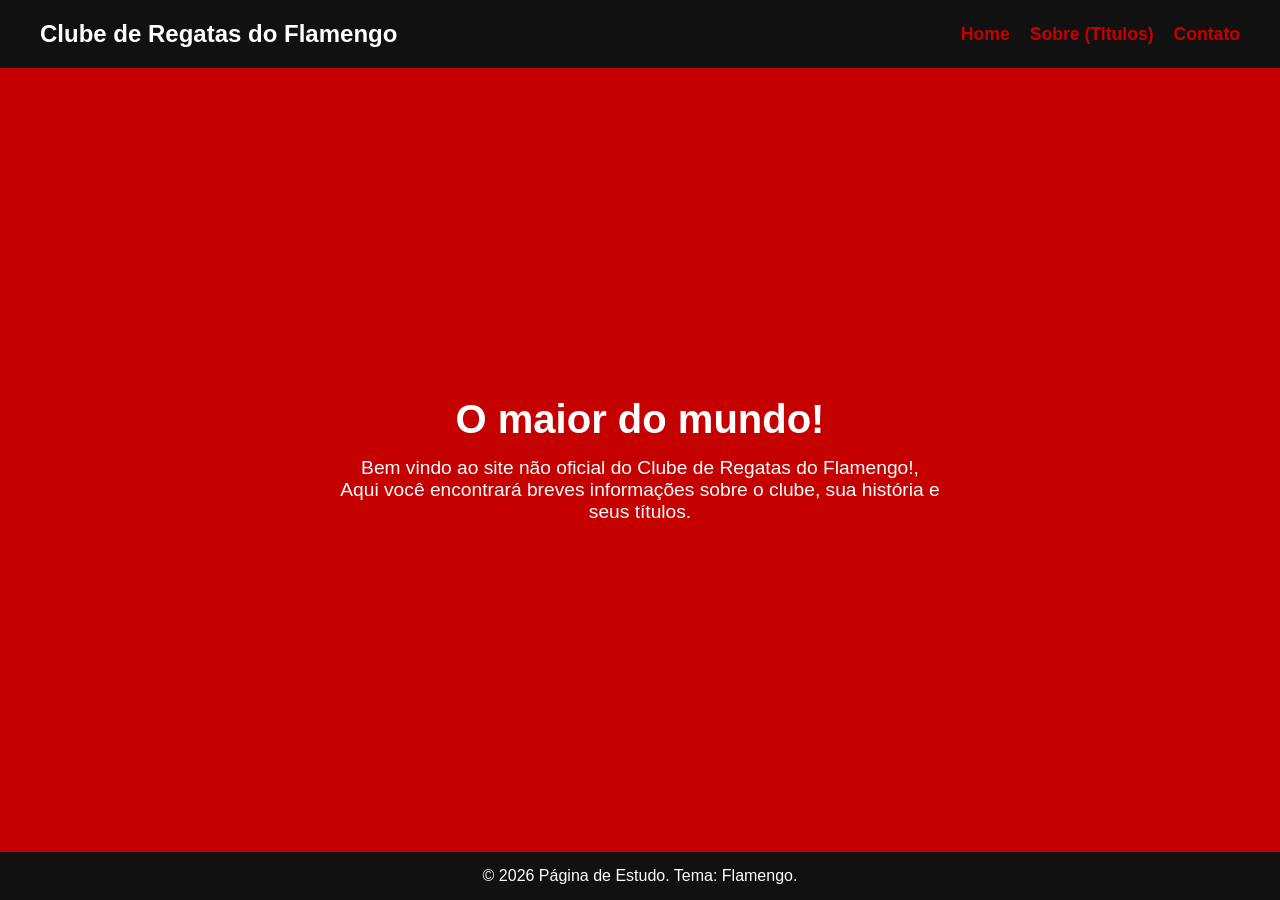
==== index.html @ 0c5016f5 "add" ====
<!doctype html>
<html lang="pt-BR">
<head>
    <meta charset="UTF-8">
    <meta name="viewport" content="width=device-width, initial-scale=1.0">
    <title>Flamengo - Home</title>
    <link rel="stylesheet" href="style.css">
</head>
<body>
    <header>
        <h1>Clube de Regatas do Flamengo</h1>
        <nav>
            <a href="index.html">Home</a>
            <a href="sobre.html">Sobre (Titulos)</a>
            <a href="contato.html">Contato</a>
        </nav>
    </header>
    <section class="hero">
        <h2>O maior do mundo!</h2>
        <p>Bem vindo ao site não oficial do Clube de Regatas do Flamengo!, Aqui você encontrará breves informações sobre o clube, sua história e seus títulos.</p>
    </section>
    <footer>
        <p>&copy; 2026 Página de Estudo. Tema: Flamengo.</p>
    </footer>
</body>
</html>
---- style.css ----
* {
    margin: 0;
    padding: 0;
    box-sizing: border-box;
    font-family: Arial, sans-serif;
}

body {
    background-color: #f4f4f4;
    color: #333;
    display: flex;
    flex-direction: column;
    min-height: 100vh;
}

header {
    display: flex;
    justify-content: space-between;
    align-items: center;
    background-color: #111111;
    padding: 20px 40px;
}

header h1 {
    color: #ffffff;
    font-size: 1.5rem;
}

nav {
    display: flex;
    gap: 20px;
}

nav a {
    text-decoration: none;
    color: #c50000;
    font-weight: bold;
    font-size: 1.1rem;
    transition: color 0.3s ease;
}

nav a:hover {
    color: #ffffff;
}

section {
    padding: 40px 20px;
    text-align: center;
    flex: 1; 
}

.hero {
    background-color: #c50000;
    color: #ffffff;
    display: flex;
    flex-direction: column;
    justify-content: center;
    align-items: center;
}

.hero h2 {
    font-size: 2.5rem;
    margin-bottom: 15px;
}

.hero p {
    font-size: 1.2rem;
    max-width: 600px;
}

.cards-container {
    display: flex;
    justify-content: center;
    flex-wrap: wrap;
    gap: 20px;
    margin-top: 30px;
}

.card {
    background-color: #ffffff;
    padding: 20px;
    width: 300px;
    border-radius: 8px;
    box-shadow: 0 4px 8px rgba(0,0,0,0.1);
    border-bottom: 5px solid #c50000;
    text-align: left;
}

.card h3 {
    color: #111111;
    margin-bottom: 10px;
    font-size: 1.2rem;
}

.card p {
    font-size: 0.95rem;
    line-height: 1.4;
}

form {
    display: flex;
    flex-direction: column;
    max-width: 500px;
    margin: 30px auto 0;
    gap: 15px;
    text-align: left;
    background-color: #ffffff;
    padding: 30px;
    border-radius: 8px;
    box-shadow: 0 4px 8px rgba(0,0,0,0.1);
}

label {
    font-weight: bold;
    color: #111111;
}

input, textarea {
    padding: 10px;
    border: 1px solid #ccc;
    border-radius: 4px;
    font-size: 1rem;
    width: 100%;
}

button {
    padding: 12px;
    background-color: #c50000;
    color: #ffffff;
    border: none;
    border-radius: 4px;
    font-weight: bold;
    font-size: 1.1rem;
    cursor: pointer;
    transition: background-color 0.3s ease;
}

button:hover {
    background-color: #111111;
}

footer {
    text-align: center;
    padding: 15px;
    background-color: #111111;
    color: #ffffff;
}
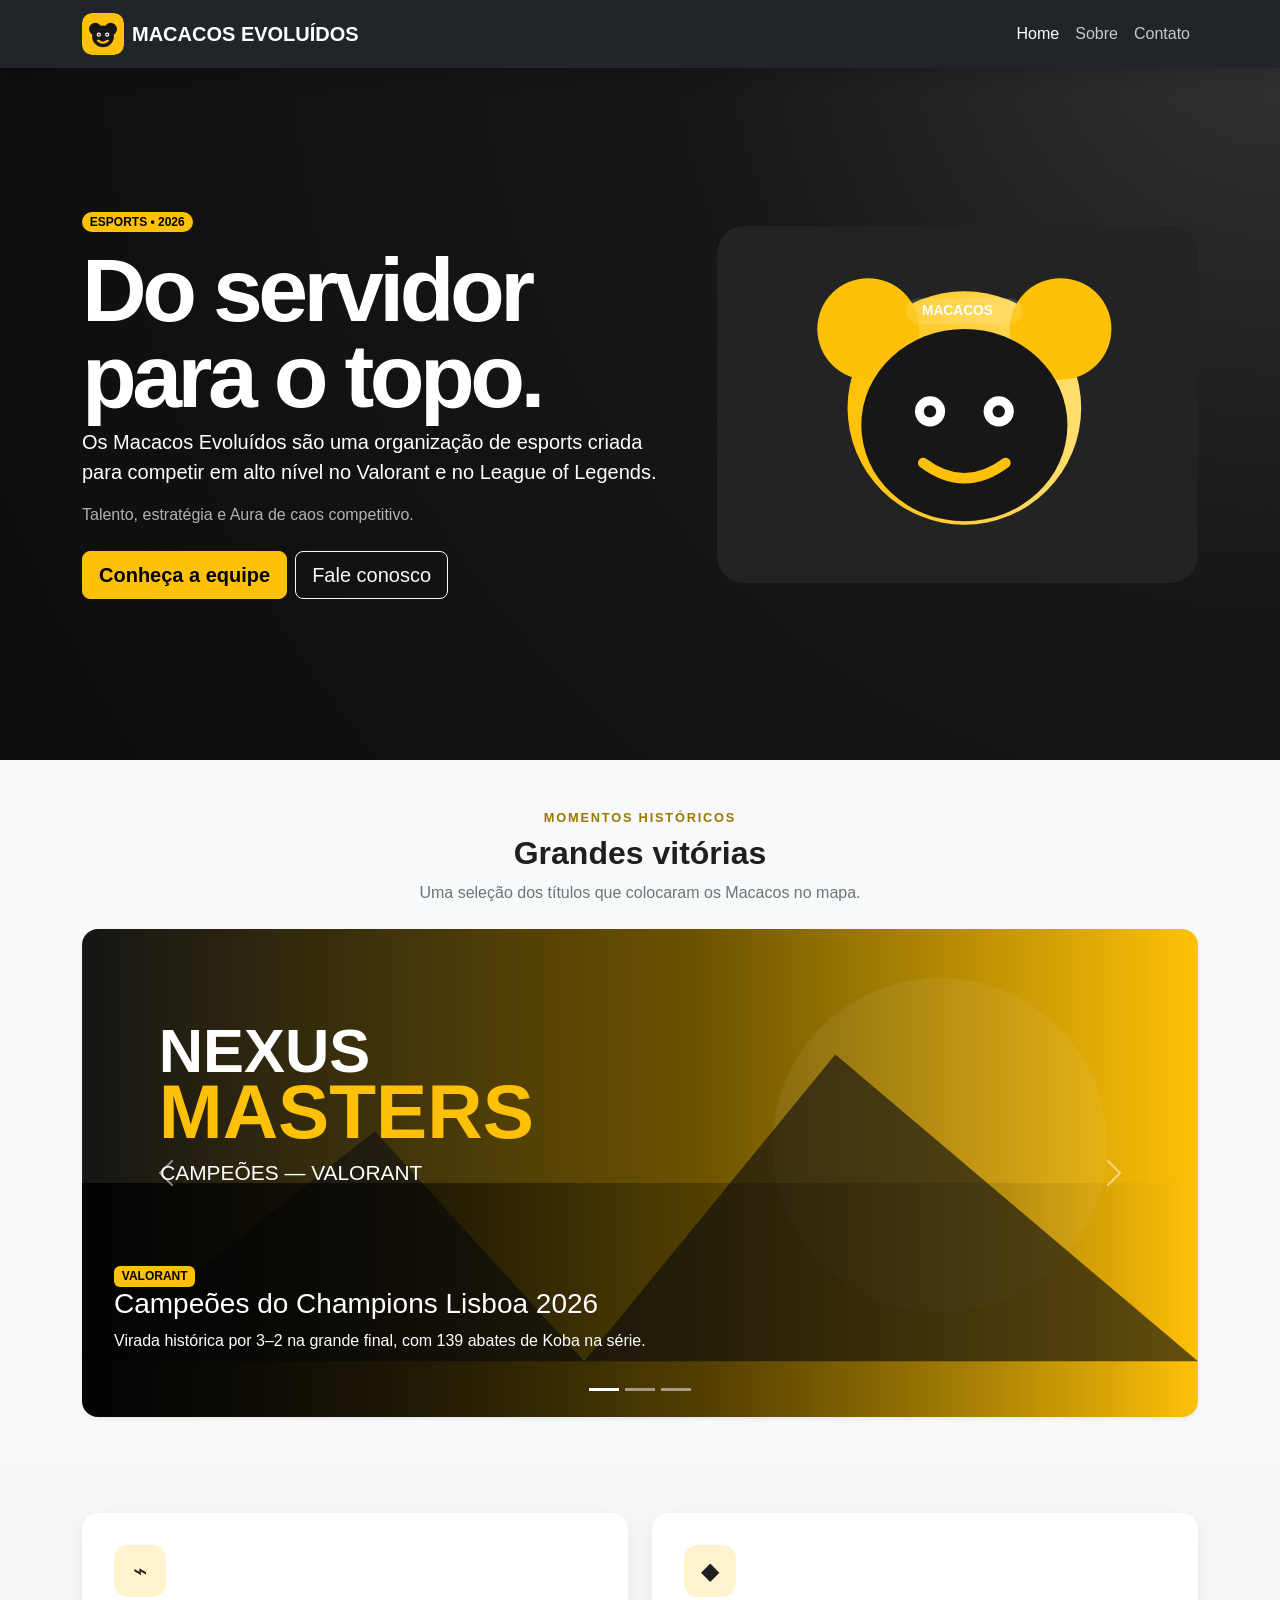
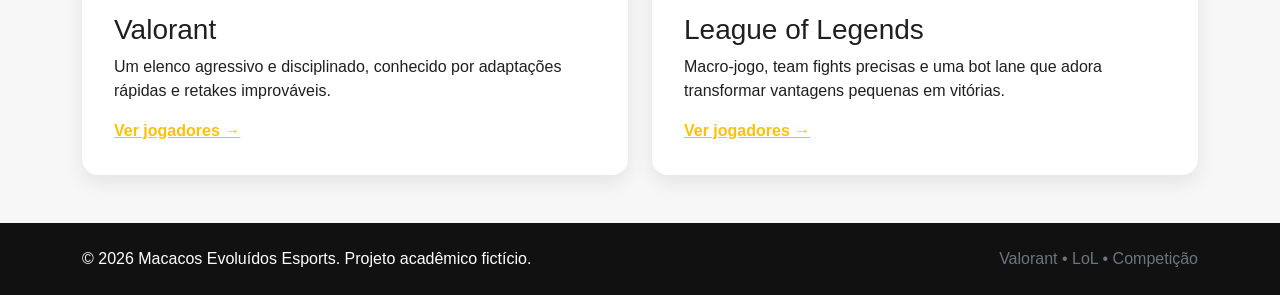
==== commit 0310436b: "Add files via upload" ====
--- a/index.html
+++ b/index.html
@@ -1,26 +1,139 @@
-<!doctype html>
-<html lang="pt-BR">
-<head>
-    <meta charset="UTF-8">
-    <meta name="viewport" content="width=device-width, initial-scale=1.0">
-    <title>Flamengo - Home</title>
-    <link rel="stylesheet" href="style.css">
-</head>
-<body>
-    <header>
-        <h1>Clube de Regatas do Flamengo</h1>
-        <nav>
-            <a href="index.html">Home</a>
-            <a href="sobre.html">Sobre (Titulos)</a>
-            <a href="contato.html">Contato</a>
-        </nav>
-    </header>
-    <section class="hero">
-        <h2>O maior do mundo!</h2>
-        <p>Bem vindo ao site não oficial do Clube de Regatas do Flamengo!, Aqui você encontrará breves informações sobre o clube, sua história e seus títulos.</p>
-    </section>
-    <footer>
-        <p>&copy; 2026 Página de Estudo. Tema: Flamengo.</p>
-    </footer>
-</body>
-</html>+<!DOCTYPE html>
+<html lang="pt-BR">
+<head>
+    <meta charset="UTF-8">
+    <meta name="viewport" content="width=device-width, initial-scale=1.0">
+    <meta name="description" content="Macacos Evoluídos Esports - equipe de Valorant e League of Legends.">
+    <title>Macacos Evoluídos | Esports</title>
+    <link href="https://cdn.jsdelivr.net/npm/bootstrap@5.3.3/dist/css/bootstrap.min.css" rel="stylesheet">
+    <link rel="stylesheet" href="css/style.css">
+</head>
+<body>
+    <header>
+        <nav class="navbar navbar-expand-lg navbar-dark navbar-me bg-dark fixed-top">
+            <div class="container">
+                <a class="navbar-brand fw-bold d-flex align-items-center gap-2" href="index.html">
+                    <img src="images/logo.svg" alt="Logo Macacos Evoluídos" width="42" height="42">
+                    MACACOS EVOLUÍDOS
+                </a>
+                <button class="navbar-toggler" type="button" data-bs-toggle="collapse" data-bs-target="#menuPrincipal" aria-controls="menuPrincipal" aria-expanded="false" aria-label="Abrir menu">
+                    <span class="navbar-toggler-icon"></span>
+                </button>
+                <div class="collapse navbar-collapse" id="menuPrincipal">
+                    <ul class="navbar-nav ms-auto align-items-lg-center">
+                        <li class="nav-item"><a class="nav-link active" href="index.html">Home</a></li>
+                        <li class="nav-item"><a class="nav-link" href="sobre.html">Sobre</a></li>
+                        <li class="nav-item"><a class="nav-link" href="contato.html">Contato</a></li>
+                    </ul>
+                </div>
+            </div>
+        </nav>
+    </header>
+
+    <main>
+        <section class="hero-section">
+            <div class="container">
+                <div class="hero-content">
+                    <div class="hero-text">
+                        <span class="badge rounded-pill text-bg-warning mb-3">ESPORTS • 2026</span>
+                        <h1>Do servidor para o topo.</h1>
+                        <p class="lead">Os Macacos Evoluídos são uma organização de esports criada para competir em alto nível no <strong>Valorant</strong> e no <strong>League of Legends</strong>.</p>
+                        <p class="hero-subtext">Talento, estratégia e Aura de caos competitivo.</p>
+                        <div class="d-flex flex-wrap gap-2 mt-4">
+                            <a href="sobre.html" class="btn btn-warning btn-lg fw-bold">Conheça a equipe</a>
+                            <a href="contato.html" class="btn btn-outline-light btn-lg">Fale conosco</a>
+                        </div>
+                    </div>
+                    <div class="hero-art" aria-label="Ilustração da equipe">
+                        <img src="images/hero-monkey.svg" alt="Ilustração estilizada de um macaco gamer">
+                    </div>
+                </div>
+            </div>
+        </section>
+
+        <section class="py-5 bg-light" id="destaques">
+            <div class="container">
+                <div class="text-center mb-4">
+                    <p class="section-kicker">MOMENTOS HISTÓRICOS</p>
+                    <h2 class="fw-bold">Grandes vitórias</h2>
+                    <p class="text-secondary">Uma seleção dos títulos que colocaram os Macacos no mapa.</p>
+                </div>
+
+                <div id="carrosselVitorias" class="carousel slide shadow-sm rounded-4 overflow-hidden" data-bs-ride="carousel">
+                    <div class="carousel-indicators">
+                        <button type="button" data-bs-target="#carrosselVitorias" data-bs-slide-to="0" class="active" aria-current="true" aria-label="Vitória 1"></button>
+                        <button type="button" data-bs-target="#carrosselVitorias" data-bs-slide-to="1" aria-label="Vitória 2"></button>
+                        <button type="button" data-bs-target="#carrosselVitorias" data-bs-slide-to="2" aria-label="Vitória 3"></button>
+                    </div>
+                    <div class="carousel-inner">
+                        <div class="carousel-item active">
+                            <img src="images/carousel-valorant.svg" class="d-block w-100" alt="Arte da campanha vitoriosa de Valorant">
+                            <div class="carousel-caption d-block text-start">
+                                <span class="badge text-bg-warning">VALORANT</span>
+                                <h3>Campeões do Champions Lisboa 2026</h3>
+                                <p>Virada histórica por 3–2 na grande final, com 139 abates de Koba na série.</p>
+                            </div>
+                        </div>
+                        <div class="carousel-item">
+                            <img src="images/carousel-lol.svg" class="d-block w-100" alt="Arte da campanha vitoriosa de League of Legends">
+                            <div class="carousel-caption d-block text-start">
+                                <span class="badge text-bg-warning">LEAGUE OF LEGENDS</span>
+                                <h3>Campeões do MSI 2026</h3>
+                                <p>Uma final dominante por 3–1 colocou a line-up de LoL como campeã da temporada.</p>
+                            </div>
+                        </div>
+                        <div class="carousel-item">
+                            <img src="images/carousel-dupla.svg" class="d-block w-100" alt="Arte dos dois elencos da organização">
+                            <div class="carousel-caption d-block text-start">
+                                <span class="badge text-bg-warning">ORGANIZAÇÃO</span>
+                                <h3>Dupla coroa dos Macacos</h3>
+                                <p>Na nossa história, 2026 ficou marcado por duas finais e dois troféus levantados.</p>
+                            </div>
+                        </div>
+                    </div>
+                    <button class="carousel-control-prev" type="button" data-bs-target="#carrosselVitorias" data-bs-slide="prev">
+                        <span class="carousel-control-prev-icon" aria-hidden="true"></span>
+                        <span class="visually-hidden">Anterior</span>
+                    </button>
+                    <button class="carousel-control-next" type="button" data-bs-target="#carrosselVitorias" data-bs-slide="next">
+                        <span class="carousel-control-next-icon" aria-hidden="true"></span>
+                        <span class="visually-hidden">Próximo</span>
+                    </button>
+                </div>
+            </div>
+        </section>
+
+        <section class="py-5">
+            <div class="container">
+                <div class="row g-4">
+                    <article class="col-md-6">
+                        <div class="info-panel h-100">
+                            <div class="icon-box">⌁</div>
+                            <h3>Valorant</h3>
+                            <p>Um elenco agressivo e disciplinado, conhecido por adaptações rápidas e retakes improváveis.</p>
+                            <a href="sobre.html#valorant" class="link-warning fw-bold">Ver jogadores →</a>
+                        </div>
+                    </article>
+                    <article class="col-md-6">
+                        <div class="info-panel h-100">
+                            <div class="icon-box">◆</div>
+                            <h3>League of Legends</h3>
+                            <p>Macro-jogo, team fights precisas e uma bot lane que adora transformar vantagens pequenas em vitórias.</p>
+                            <a href="sobre.html#lol" class="link-warning fw-bold">Ver jogadores →</a>
+                        </div>
+                    </article>
+                </div>
+            </div>
+        </section>
+    </main>
+
+    <footer class="footer-dark py-4">
+        <div class="container d-flex flex-column flex-md-row justify-content-between align-items-center gap-2">
+            <p class="mb-0">© 2026 Macacos Evoluídos Esports. Projeto acadêmico fictício.</p>
+            <p class="mb-0 text-secondary">Valorant • LoL • Competição</p>
+        </div>
+    </footer>
+
+    <script src="https://cdn.jsdelivr.net/npm/bootstrap@5.3.3/dist/js/bootstrap.bundle.min.js"></script>
+</body>
+</html>
--- a/css/style.css
+++ b/css/style.css
@@ -0,0 +1,136 @@
+:root {
+    --me-yellow: #ffc107;
+    --me-dark: #121212;
+    --me-dark-2: #1c1c1c;
+    --me-gray: #6c757d;
+    --me-bg: #f7f7f7;
+}
+
+html { scroll-behavior: smooth; }
+body {
+    font-family: Arial, Helvetica, sans-serif;
+    background: var(--me-bg);
+    color: #1f1f1f;
+}
+
+.navbar-me {
+    box-shadow: 0 4px 18px rgba(0, 0, 0, .18);
+}
+.navbar-brand img { border-radius: 10px; }
+.navbar .nav-link { color: rgba(255,255,255,.75); }
+.navbar .nav-link:hover,
+.navbar .nav-link.active { color: #fff; }
+
+main { min-height: 70vh; }
+.page-main { padding-top: 76px; }
+
+.hero-section {
+    padding: 9rem 0 6rem;
+    background: radial-gradient(circle at top right, #333 0, #171717 40%, #0d0d0d 100%);
+    color: #fff;
+    overflow: hidden;
+}
+.hero-content {
+    display: flex;
+    align-items: center;
+    justify-content: space-between;
+    gap: 3rem;
+    min-height: 520px;
+}
+.hero-text { flex: 1 1 55%; }
+.hero-text h1 {
+    font-size: clamp(2.8rem, 7vw, 5.6rem);
+    line-height: .95;
+    font-weight: 900;
+    letter-spacing: -0.05em;
+}
+.hero-subtext { color: rgba(255,255,255,.68); }
+.hero-art { flex: 1 1 45%; text-align: center; }
+.hero-art img { width: min(100%, 520px); animation: float 4s ease-in-out infinite; }
+
+@keyframes float {
+    0%, 100% { transform: translateY(0); }
+    50% { transform: translateY(-10px); }
+}
+
+.section-kicker {
+    color: #9b7600;
+    font-weight: 800;
+    letter-spacing: .14em;
+    font-size: .8rem;
+    margin-bottom: .45rem;
+}
+
+.carousel-caption {
+    background: linear-gradient(90deg, rgba(0,0,0,.88), rgba(0,0,0,.28), transparent);
+    left: 0;
+    right: 0;
+    bottom: 0;
+    padding: 5rem 2rem 3rem;
+}
+.carousel-item img { min-height: 340px; object-fit: cover; }
+
+.info-panel,
+.contact-side {
+    background: #fff;
+    border-radius: 1rem;
+    padding: 2rem;
+    box-shadow: 0 .5rem 1.2rem rgba(0,0,0,.08);
+}
+.icon-box {
+    width: 52px;
+    height: 52px;
+    display: grid;
+    place-items: center;
+    border-radius: 14px;
+    background: #fff3cd;
+    font-size: 1.5rem;
+    margin-bottom: 1rem;
+}
+
+.page-heading {
+    background: linear-gradient(180deg, #fff, #f1f1f1);
+    border-bottom: 1px solid #e8e8e8;
+}
+
+.reason-card,
+.player-card {
+    transition: transform .2s ease, box-shadow .2s ease;
+}
+.reason-card:hover,
+.player-card:hover { transform: translateY(-5px); box-shadow: 0 1rem 2rem rgba(0,0,0,.12) !important; }
+.reason-number {
+    display: inline-block;
+    font-size: .8rem;
+    font-weight: 900;
+    letter-spacing: .08em;
+    background: #212529;
+    color: #fff;
+    border-radius: 999px;
+    padding: .35rem .65rem;
+}
+.player-card img { height: 190px; object-fit: cover; background: #ededed; }
+
+.contact-item {
+    display: flex;
+    flex-direction: column;
+    gap: .2rem;
+    padding: 1rem 0;
+    border-bottom: 1px solid #ececec;
+}
+.contact-item:last-child { border-bottom: 0; }
+
+.footer-dark { background: #111; color: #fff; }
+
+@media (max-width: 991.98px) {
+    .hero-content { flex-direction: column; text-align: center; min-height: auto; }
+    .hero-text .d-flex { justify-content: center; }
+    .hero-art { width: min(100%, 520px); }
+}
+
+@media (max-width: 575.98px) {
+    .hero-section { padding-top: 7rem; }
+    .hero-text h1 { font-size: 3.2rem; }
+    .carousel-caption { padding: 3rem 1rem 1.5rem; }
+    .carousel-caption h3 { font-size: 1.25rem; }
+}
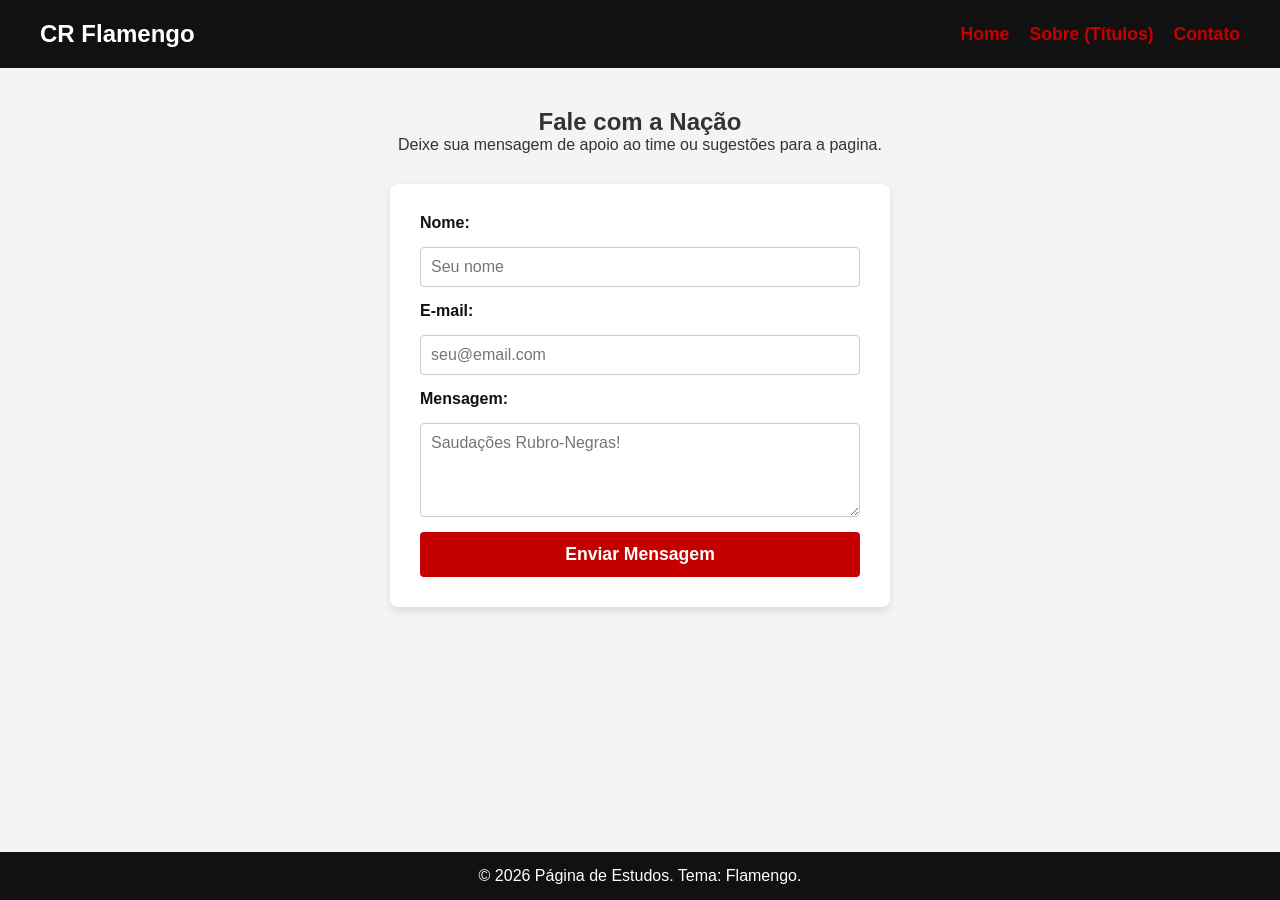
==== commit 5974cf4d: "Change branding to Flamengo and add contact form Updated the website to reflect Flamengo branding an" ====
--- a/index.html
+++ b/index.html
@@ -3,137 +3,33 @@
 <head>
     <meta charset="UTF-8">
     <meta name="viewport" content="width=device-width, initial-scale=1.0">
-    <meta name="description" content="Macacos Evoluídos Esports - equipe de Valorant e League of Legends.">
-    <title>Macacos Evoluídos | Esports</title>
-    <link href="https://cdn.jsdelivr.net/npm/bootstrap@5.3.3/dist/css/bootstrap.min.css" rel="stylesheet">
-    <link rel="stylesheet" href="css/style.css">
+    <title>Flamengo - Contato</title>
+    <link rel="stylesheet" href="style.css">
 </head>
 <body>
     <header>
-        <nav class="navbar navbar-expand-lg navbar-dark navbar-me bg-dark fixed-top">
-            <div class="container">
-                <a class="navbar-brand fw-bold d-flex align-items-center gap-2" href="index.html">
-                    <img src="images/logo.svg" alt="Logo Macacos Evoluídos" width="42" height="42">
-                    MACACOS EVOLUÍDOS
-                </a>
-                <button class="navbar-toggler" type="button" data-bs-toggle="collapse" data-bs-target="#menuPrincipal" aria-controls="menuPrincipal" aria-expanded="false" aria-label="Abrir menu">
-                    <span class="navbar-toggler-icon"></span>
-                </button>
-                <div class="collapse navbar-collapse" id="menuPrincipal">
-                    <ul class="navbar-nav ms-auto align-items-lg-center">
-                        <li class="nav-item"><a class="nav-link active" href="index.html">Home</a></li>
-                        <li class="nav-item"><a class="nav-link" href="sobre.html">Sobre</a></li>
-                        <li class="nav-item"><a class="nav-link" href="contato.html">Contato</a></li>
-                    </ul>
-                </div>
-            </div>
+        <h1>CR Flamengo</h1>
+        <nav>
+            <a href="index.html">Home</a>
+            <a href="sobre.html">Sobre (Títulos)</a>
+            <a href="contato.html">Contato</a>
         </nav>
     </header>
-
-    <main>
-        <section class="hero-section">
-            <div class="container">
-                <div class="hero-content">
-                    <div class="hero-text">
-                        <span class="badge rounded-pill text-bg-warning mb-3">ESPORTS • 2026</span>
-                        <h1>Do servidor para o topo.</h1>
-                        <p class="lead">Os Macacos Evoluídos são uma organização de esports criada para competir em alto nível no <strong>Valorant</strong> e no <strong>League of Legends</strong>.</p>
-                        <p class="hero-subtext">Talento, estratégia e Aura de caos competitivo.</p>
-                        <div class="d-flex flex-wrap gap-2 mt-4">
-                            <a href="sobre.html" class="btn btn-warning btn-lg fw-bold">Conheça a equipe</a>
-                            <a href="contato.html" class="btn btn-outline-light btn-lg">Fale conosco</a>
-                        </div>
-                    </div>
-                    <div class="hero-art" aria-label="Ilustração da equipe">
-                        <img src="images/hero-monkey.svg" alt="Ilustração estilizada de um macaco gamer">
-                    </div>
-                </div>
-            </div>
-        </section>
-
-        <section class="py-5 bg-light" id="destaques">
-            <div class="container">
-                <div class="text-center mb-4">
-                    <p class="section-kicker">MOMENTOS HISTÓRICOS</p>
-                    <h2 class="fw-bold">Grandes vitórias</h2>
-                    <p class="text-secondary">Uma seleção dos títulos que colocaram os Macacos no mapa.</p>
-                </div>
-
-                <div id="carrosselVitorias" class="carousel slide shadow-sm rounded-4 overflow-hidden" data-bs-ride="carousel">
-                    <div class="carousel-indicators">
-                        <button type="button" data-bs-target="#carrosselVitorias" data-bs-slide-to="0" class="active" aria-current="true" aria-label="Vitória 1"></button>
-                        <button type="button" data-bs-target="#carrosselVitorias" data-bs-slide-to="1" aria-label="Vitória 2"></button>
-                        <button type="button" data-bs-target="#carrosselVitorias" data-bs-slide-to="2" aria-label="Vitória 3"></button>
-                    </div>
-                    <div class="carousel-inner">
-                        <div class="carousel-item active">
-                            <img src="images/carousel-valorant.svg" class="d-block w-100" alt="Arte da campanha vitoriosa de Valorant">
-                            <div class="carousel-caption d-block text-start">
-                                <span class="badge text-bg-warning">VALORANT</span>
-                                <h3>Campeões do Champions Lisboa 2026</h3>
-                                <p>Virada histórica por 3–2 na grande final, com 139 abates de Koba na série.</p>
-                            </div>
-                        </div>
-                        <div class="carousel-item">
-                            <img src="images/carousel-lol.svg" class="d-block w-100" alt="Arte da campanha vitoriosa de League of Legends">
-                            <div class="carousel-caption d-block text-start">
-                                <span class="badge text-bg-warning">LEAGUE OF LEGENDS</span>
-                                <h3>Campeões do MSI 2026</h3>
-                                <p>Uma final dominante por 3–1 colocou a line-up de LoL como campeã da temporada.</p>
-                            </div>
-                        </div>
-                        <div class="carousel-item">
-                            <img src="images/carousel-dupla.svg" class="d-block w-100" alt="Arte dos dois elencos da organização">
-                            <div class="carousel-caption d-block text-start">
-                                <span class="badge text-bg-warning">ORGANIZAÇÃO</span>
-                                <h3>Dupla coroa dos Macacos</h3>
-                                <p>Na nossa história, 2026 ficou marcado por duas finais e dois troféus levantados.</p>
-                            </div>
-                        </div>
-                    </div>
-                    <button class="carousel-control-prev" type="button" data-bs-target="#carrosselVitorias" data-bs-slide="prev">
-                        <span class="carousel-control-prev-icon" aria-hidden="true"></span>
-                        <span class="visually-hidden">Anterior</span>
-                    </button>
-                    <button class="carousel-control-next" type="button" data-bs-target="#carrosselVitorias" data-bs-slide="next">
-                        <span class="carousel-control-next-icon" aria-hidden="true"></span>
-                        <span class="visually-hidden">Próximo</span>
-                    </button>
-                </div>
-            </div>
-        </section>
-
-        <section class="py-5">
-            <div class="container">
-                <div class="row g-4">
-                    <article class="col-md-6">
-                        <div class="info-panel h-100">
-                            <div class="icon-box">⌁</div>
-                            <h3>Valorant</h3>
-                            <p>Um elenco agressivo e disciplinado, conhecido por adaptações rápidas e retakes improváveis.</p>
-                            <a href="sobre.html#valorant" class="link-warning fw-bold">Ver jogadores →</a>
-                        </div>
-                    </article>
-                    <article class="col-md-6">
-                        <div class="info-panel h-100">
-                            <div class="icon-box">◆</div>
-                            <h3>League of Legends</h3>
-                            <p>Macro-jogo, team fights precisas e uma bot lane que adora transformar vantagens pequenas em vitórias.</p>
-                            <a href="sobre.html#lol" class="link-warning fw-bold">Ver jogadores →</a>
-                        </div>
-                    </article>
-                </div>
-            </div>
-        </section>
-    </main>
-
-    <footer class="footer-dark py-4">
-        <div class="container d-flex flex-column flex-md-row justify-content-between align-items-center gap-2">
-            <p class="mb-0">© 2026 Macacos Evoluídos Esports. Projeto acadêmico fictício.</p>
-            <p class="mb-0 text-secondary">Valorant • LoL • Competição</p>
-        </div>
+    <section>
+        <h2>Fale com a Nação</h2>
+        <p>Deixe sua mensagem de apoio ao time ou sugestões para a pagina.</p>
+        <form action="#" method="post">
+            <label for="nome">Nome:</label>
+            <input type="text" id="nome" name="nome" required placeholder="Seu nome">
+            <label for="email">E-mail:</label>
+            <input type="email" id="email" name="email" required placeholder="seu@email.com">
+            <label for="mensagem">Mensagem:</label>
+            <textarea id="mensagem" name="mensagem" rows="4" required placeholder="Saudações Rubro-Negras!"></textarea>
+            <button type="submit">Enviar Mensagem</button>
+        </form>
+    </section>
+    <footer>
+        <p>&copy; 2026 Página de Estudos. Tema: Flamengo.</p>
     </footer>
-
-    <script src="https://cdn.jsdelivr.net/npm/bootstrap@5.3.3/dist/js/bootstrap.bundle.min.js"></script>
 </body>
 </html>
--- a/style.css
+++ b/style.css
@@ -0,0 +1,147 @@
+* {
+    margin: 0;
+    padding: 0;
+    box-sizing: border-box;
+    font-family: Arial, sans-serif;
+}
+
+body {
+    background-color: #f4f4f4;
+    color: #333;
+    display: flex;
+    flex-direction: column;
+    min-height: 100vh;
+}
+
+header {
+    display: flex;
+    justify-content: space-between;
+    align-items: center;
+    background-color: #111111;
+    padding: 20px 40px;
+}
+
+header h1 {
+    color: #ffffff;
+    font-size: 1.5rem;
+}
+
+nav {
+    display: flex;
+    gap: 20px;
+}
+
+nav a {
+    text-decoration: none;
+    color: #c50000;
+    font-weight: bold;
+    font-size: 1.1rem;
+    transition: color 0.3s ease;
+}
+
+nav a:hover {
+    color: #ffffff;
+}
+
+section {
+    padding: 40px 20px;
+    text-align: center;
+    flex: 1; 
+}
+
+.hero {
+    background-color: #c50000;
+    color: #ffffff;
+    display: flex;
+    flex-direction: column;
+    justify-content: center;
+    align-items: center;
+}
+
+.hero h2 {
+    font-size: 2.5rem;
+    margin-bottom: 15px;
+}
+
+.hero p {
+    font-size: 1.2rem;
+    max-width: 600px;
+}
+
+.cards-container {
+    display: flex;
+    justify-content: center;
+    flex-wrap: wrap;
+    gap: 20px;
+    margin-top: 30px;
+}
+
+.card {
+    background-color: #ffffff;
+    padding: 20px;
+    width: 300px;
+    border-radius: 8px;
+    box-shadow: 0 4px 8px rgba(0,0,0,0.1);
+    border-bottom: 5px solid #c50000;
+    text-align: left;
+}
+
+.card h3 {
+    color: #111111;
+    margin-bottom: 10px;
+    font-size: 1.2rem;
+}
+
+.card p {
+    font-size: 0.95rem;
+    line-height: 1.4;
+}
+
+form {
+    display: flex;
+    flex-direction: column;
+    max-width: 500px;
+    margin: 30px auto 0;
+    gap: 15px;
+    text-align: left;
+    background-color: #ffffff;
+    padding: 30px;
+    border-radius: 8px;
+    box-shadow: 0 4px 8px rgba(0,0,0,0.1);
+}
+
+label {
+    font-weight: bold;
+    color: #111111;
+}
+
+input, textarea {
+    padding: 10px;
+    border: 1px solid #ccc;
+    border-radius: 4px;
+    font-size: 1rem;
+    width: 100%;
+}
+
+button {
+    padding: 12px;
+    background-color: #c50000;
+    color: #ffffff;
+    border: none;
+    border-radius: 4px;
+    font-weight: bold;
+    font-size: 1.1rem;
+    cursor: pointer;
+    transition: background-color 0.3s ease;
+}
+
+button:hover {
+    background-color: #111111;
+}
+
+footer {
+    text-align: center;
+    padding: 15px;
+    background-color: #111111;
+    color: #ffffff;
+}
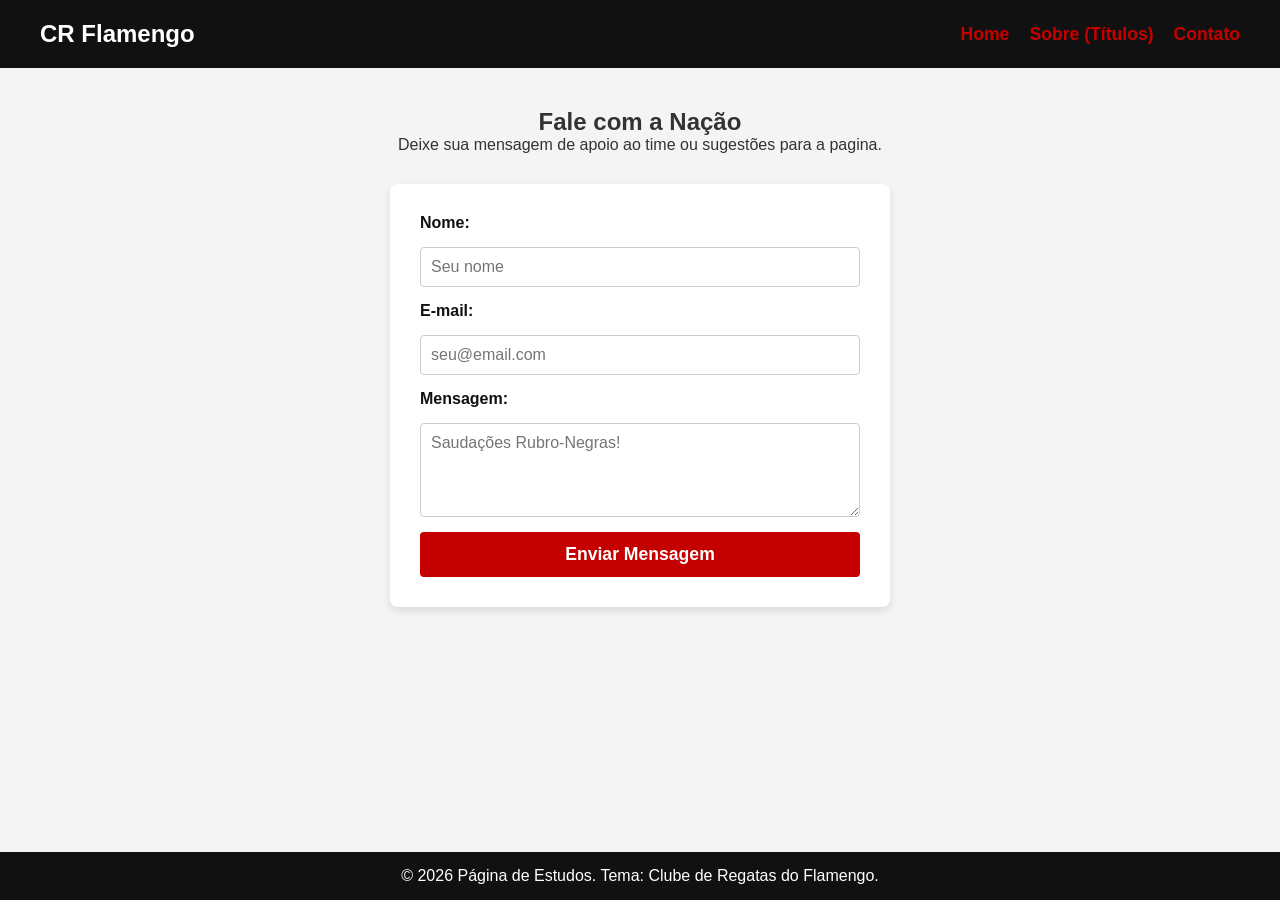
==== commit 1249505f: "Update index.html" ====
--- a/index.html
+++ b/index.html
@@ -29,7 +29,7 @@
         </form>
     </section>
     <footer>
-        <p>&copy; 2026 Página de Estudos. Tema: Flamengo.</p>
+        <p>&copy; 2026 Página de Estudos. Tema: Clube de Regatas do Flamengo.</p>
     </footer>
 </body>
 </html>
--- a/style.css
+++ b/style.css
@@ -144,4 +144,4 @@
     padding: 15px;
     background-color: #111111;
     color: #ffffff;
-}+}
